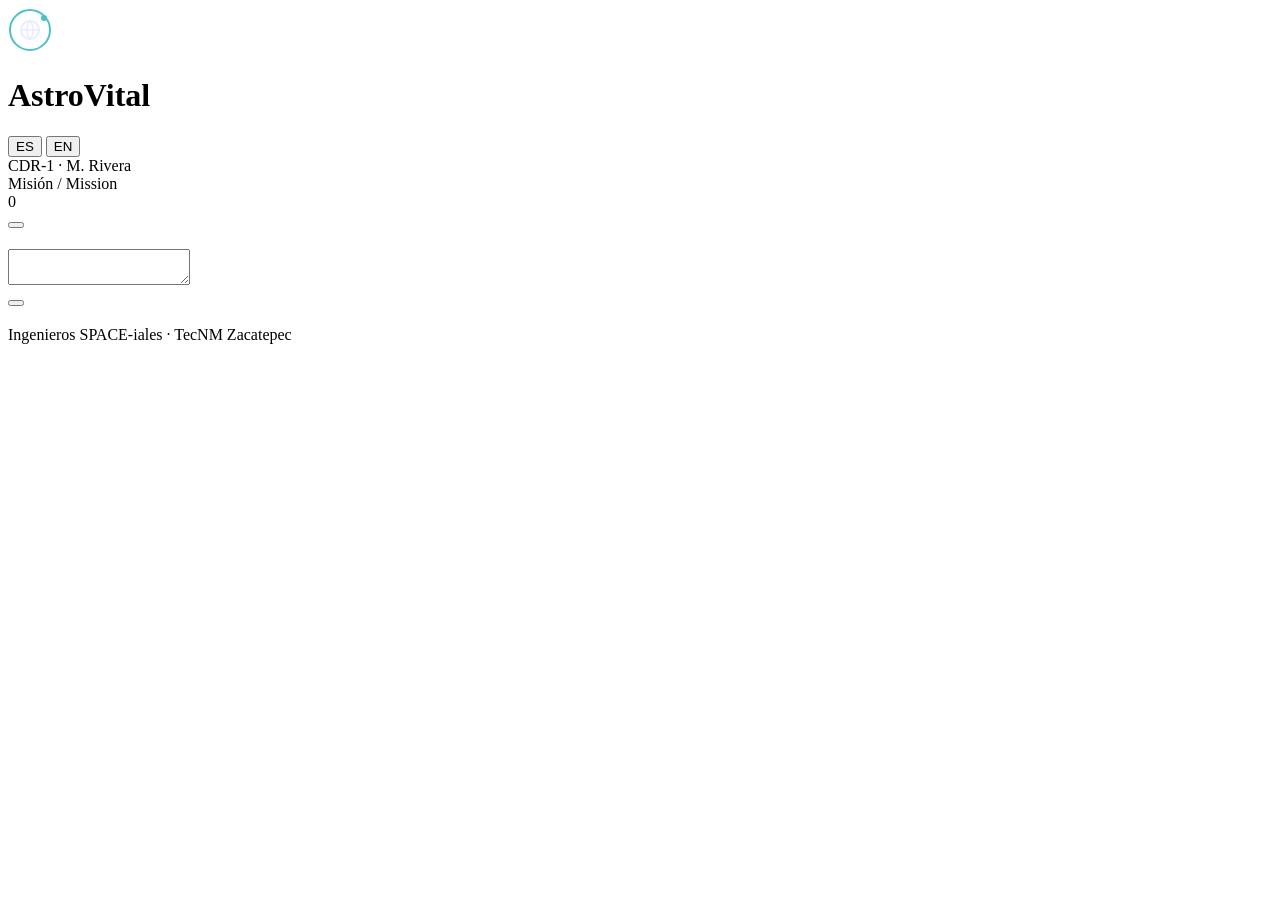
==== tierra.html @ 1509d59a "Add files via upload" ====
<!doctype html>
<html lang="es">
<head>
<meta charset="utf-8">
<meta name="viewport" content="width=device-width, initial-scale=1, viewport-fit=cover">
<title>AstroVital · Control Tierra</title>
<meta name="description" content="AstroVital: consola de cirujanos de vuelo en la Tierra.">
<link rel="preconnect" href="https://fonts.googleapis.com">
<link rel="preconnect" href="https://fonts.gstatic.com" crossorigin>
<link rel="stylesheet" href="https://fonts.googleapis.com/css2?family=Chakra+Petch:wght@500;600;700&family=IBM+Plex+Sans:wght@400;500;600&family=IBM+Plex+Mono:wght@400;500&display=swap">
<link rel="stylesheet" href="css/base.css">
<link rel="stylesheet" href="css/components.css">
<link rel="stylesheet" href="css/screens.css">
<script type="module" src="js/tierra.js"></script>
</head>
<body>
<div class="app">
  <header class="top">
    <div class="brand">
      <svg width="44" height="44" viewBox="0 0 44 44" aria-hidden="true">
        <circle cx="22" cy="22" r="20" fill="none" stroke="#4fc1c0" stroke-width="2"/>
        <circle cx="22" cy="22" r="9" fill="none" stroke="#e9ecff" stroke-width="2"/>
        <path d="M13 22h18M22 13c4 4 4 14 0 18M22 13c-4 4-4 14 0 18" fill="none" stroke="#e9ecff" stroke-width="1.5"/>
        <circle cx="36" cy="10" r="3" fill="#4fc1c0"/>
      </svg>
      <div>
        <h1>Astro<span>Vital</span></h1>
        <div class="sub" data-i18n="earthSub"></div>
      </div>
    </div>
    <div class="controls">
      <a class="btn small" href="index.html" target="_blank" rel="noopener" data-i18n="openShip" style="color:inherit;text-decoration:none"></a>
      <div class="seg" role="group" aria-label="Language" id="langSeg">
        <button type="button" data-lang="es">ES</button>
        <button type="button" data-lang="en">EN</button>
      </div>
    </div>
  </header>

  <section class="strip" aria-label="Link status">
    <div><span class="label" data-i18n="crew"></span><span class="v">CDR-1 · M. Rivera</span></div>
    <div><span class="label">Misión / Mission</span><span class="v" id="eMission"></span></div>
    <div><span class="label" data-i18n="delay"></span><span class="v" id="eDelay"></span></div>
    <div><span class="label" data-i18n="linkShip"></span><span class="linkstate" id="eLink" data-up="true"></span></div>
    <div><span class="label" data-i18n="inTransitToEarth"></span><span class="v" id="eTransit">0</span></div>
    <div><button type="button" class="btn small" id="eToggle"></button></div>
  </section>

  <main class="earth-grid">
    <div class="stack">
      <div class="card stack">
        <h2 data-i18n="reports"></h2>
        <ul class="msgs" id="reports"></ul>
      </div>
      <div class="card stack">
        <h3 data-i18n="inTransitToEarth"></h3>
        <ul class="msgs" id="pending"></ul>
      </div>
    </div>
    <div class="stack">
      <div class="card zd" id="detail"></div>
      <div class="card stack">
        <h2 data-i18n="reply"></h2>
        <div class="quick" id="quick"></div>
        <label class="label" for="replyText" data-i18n="reply"></label>
        <textarea class="reply" id="replyText"></textarea>
        <div class="row">
          <button type="button" class="btn primary" id="replyBtn" data-i18n="sendReply"></button>
          <span class="err" id="replyErr" role="alert"></span>
        </div>
      </div>
      <div class="card stack">
        <h3 data-i18n="sentToShip"></h3>
        <ul class="msgs" id="sentToShip"></ul>
      </div>
    </div>
  </main>

  <footer>
    <span data-i18n="footer"></span>
    <span>Ingenieros SPACE-iales · TecNM Zacatepec</span>
  </footer>
</div>
<div class="toast" id="toast" hidden></div>
</body>
</html>
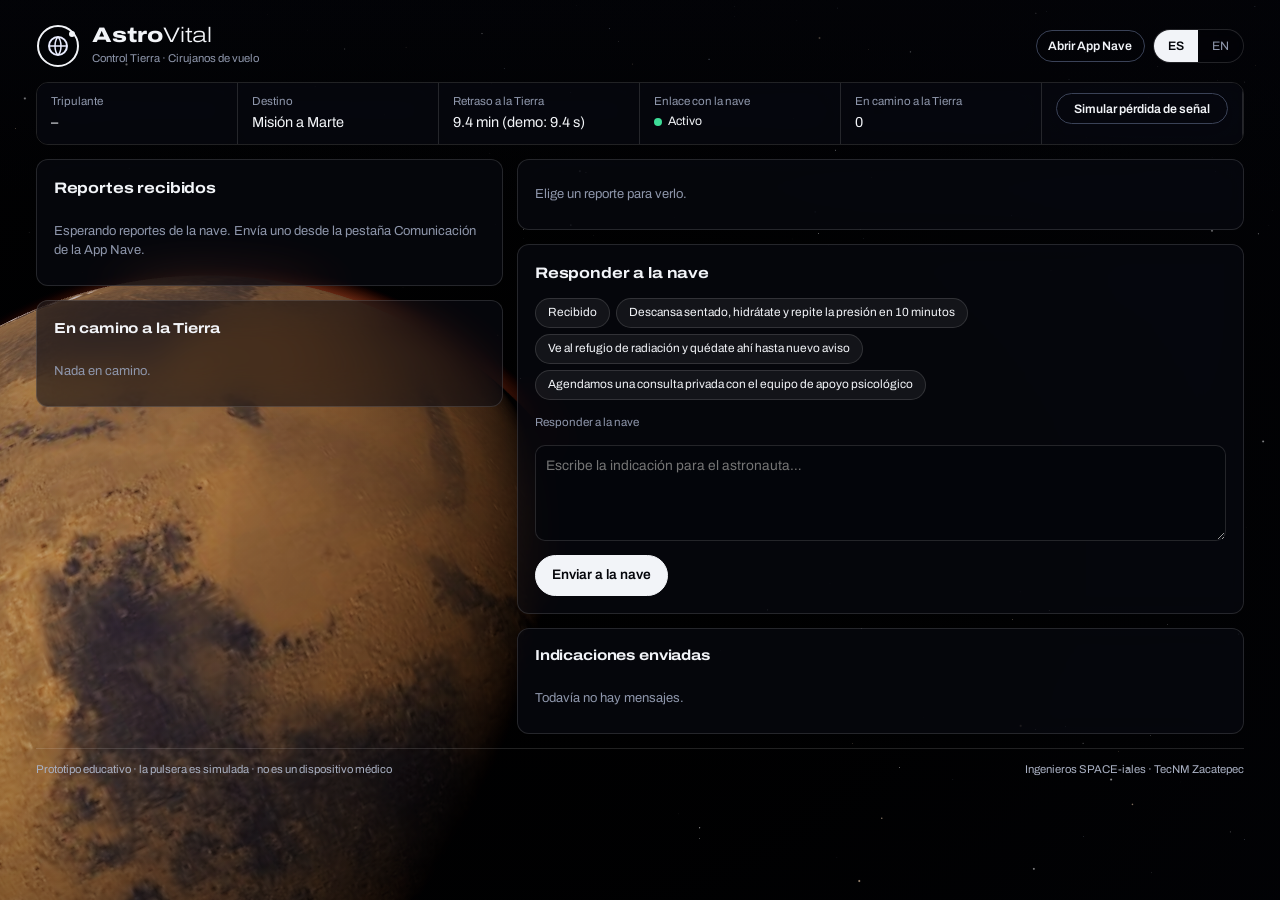
==== commit 7ea9e2c0: "Project conclusion, version 1.0" ====
--- a/tierra.html
+++ b/tierra.html
@@ -5,12 +5,13 @@
 <meta name="viewport" content="width=device-width, initial-scale=1, viewport-fit=cover">
 <title>AstroVital · Control Tierra</title>
 <meta name="description" content="AstroVital: consola de cirujanos de vuelo en la Tierra.">
-<link rel="preconnect" href="https://fonts.googleapis.com">
-<link rel="preconnect" href="https://fonts.gstatic.com" crossorigin>
-<link rel="stylesheet" href="https://fonts.googleapis.com/css2?family=Chakra+Petch:wght@500;600;700&family=IBM+Plex+Sans:wght@400;500;600&family=IBM+Plex+Mono:wght@400;500&display=swap">
+<link rel="icon" href="assets/logo.svg" type="image/svg+xml">
+<link rel="preload" href="assets/fonts/archivo-latin.woff2" as="font" type="font/woff2" crossorigin>
+<script type="importmap">{"imports":{"three":"./js/vendor/three.module.min.js"}}</script>
 <link rel="stylesheet" href="css/base.css">
 <link rel="stylesheet" href="css/components.css">
 <link rel="stylesheet" href="css/screens.css">
+<link rel="stylesheet" href="css/theme.css">
 <script type="module" src="js/tierra.js"></script>
 </head>
 <body>
@@ -18,10 +19,10 @@
   <header class="top">
     <div class="brand">
       <svg width="44" height="44" viewBox="0 0 44 44" aria-hidden="true">
-        <circle cx="22" cy="22" r="20" fill="none" stroke="#4fc1c0" stroke-width="2"/>
+        <circle cx="22" cy="22" r="20" fill="none" stroke="#F2F4F8" stroke-width="2"/>
         <circle cx="22" cy="22" r="9" fill="none" stroke="#e9ecff" stroke-width="2"/>
         <path d="M13 22h18M22 13c4 4 4 14 0 18M22 13c-4 4-4 14 0 18" fill="none" stroke="#e9ecff" stroke-width="1.5"/>
-        <circle cx="36" cy="10" r="3" fill="#4fc1c0"/>
+        <circle cx="36" cy="10" r="3" fill="#F2F4F8"/>
       </svg>
       <div>
         <h1>Astro<span>Vital</span></h1>
@@ -38,8 +39,8 @@
   </header>
 
   <section class="strip" aria-label="Link status">
-    <div><span class="label" data-i18n="crew"></span><span class="v">CDR-1 · M. Rivera</span></div>
-    <div><span class="label">Misión / Mission</span><span class="v" id="eMission"></span></div>
+    <div><span class="label" data-i18n="crew"></span><span class="v" id="eCrew">–</span></div>
+    <div><span class="label" data-i18n="bound"></span><span class="v" id="eMission"></span></div>
     <div><span class="label" data-i18n="delay"></span><span class="v" id="eDelay"></span></div>
     <div><span class="label" data-i18n="linkShip"></span><span class="linkstate" id="eLink" data-up="true"></span></div>
     <div><span class="label" data-i18n="inTransitToEarth"></span><span class="v" id="eTransit">0</span></div>
--- a/css/base.css
+++ b/css/base.css
@@ -0,0 +1,51 @@
+/* AstroVital · base: color tokens, typography, page */
+
+/* The typeface travels with the app (no internet needed): Archivo, SIL Open Font License, see assets/fonts. */
+@font-face{font-family:"Archivo";src:url("../assets/fonts/archivo-latin.woff2") format("woff2");font-weight:100 900;font-stretch:62% 125%;font-style:normal;font-display:swap}
+
+/* Look: deep space. The interface is black and starlight white; color is reserved for health
+   (green, yellow, red). The one loud element is the floating astronaut over the planet of the mission. */
+:root{
+  color-scheme: dark;
+  --bg:#04050A;
+  --panel:#0C0F17;
+  --panel2:#141824;
+  --line:#242A3A;
+  --fg:#F2F4F8;
+  --muted:#8E96AB;
+  --accent:#F2F4F8;
+  --accent-ink:#05060B;
+  --ok:#3DDC97;
+  --warn:#F7B93E;
+  --bad:#FF4D5E;
+  --ok-bg:rgba(61,220,151,.12);
+  --warn-bg:rgba(247,185,62,.13);
+  --bad-bg:rgba(255,77,94,.14);
+  --f-display:"Archivo", "Segoe UI", system-ui, sans-serif;
+  --f-body:"Archivo", "Segoe UI", system-ui, sans-serif;
+  --f-mono:"Archivo", "Segoe UI", system-ui, sans-serif;      /* numbers: same family, tabular figures */
+  --f-code:ui-monospace, "Cascadia Mono", Consolas, Menlo, monospace;   /* only the plain-text report */
+  --ease-out:cubic-bezier(0.23, 1, 0.32, 1);
+  --ease-in-out:cubic-bezier(0.77, 0, 0.175, 1);
+  --ease-drawer:cubic-bezier(0.32, 0.72, 0, 1);
+}
+*{box-sizing:border-box}
+[hidden]{display:none!important}
+html,body{background:var(--bg);color:var(--fg)}
+body{font-family:var(--f-body);font-size:.95rem;line-height:1.5;
+  padding-left:max(16px, env(safe-area-inset-left, 0px));
+  padding-right:max(16px, env(safe-area-inset-right, 0px));
+  padding-block:16px 32px;
+  font-variant-numeric:tabular-nums;
+}
+.app{max-width:1240px;margin:0 auto;display:flex;flex-direction:column;gap:14px}
+h1,h2,h3{font-family:var(--f-display);font-stretch:118%;font-weight:700;text-wrap:balance;margin:0;letter-spacing:-.01em}
+h2{font-size:1.15rem}
+h3{font-size:1rem}
+p{margin:0}
+button,input,select{font:inherit;color:inherit}
+button{cursor:pointer}
+:focus-visible{outline:2px solid var(--accent);outline-offset:2px}
+.mono{font-family:var(--f-mono);font-variant-numeric:tabular-nums}
+.label{font-size:.8rem;color:var(--muted)}
+
--- a/css/components.css
+++ b/css/components.css
@@ -0,0 +1,53 @@
+/* AstroVital · shared components */
+/* top bar */
+.top{display:flex;flex-wrap:wrap;align-items:center;justify-content:space-between;gap:12px}
+.brand{display:flex;align-items:center;gap:12px;min-width:0}
+.brand svg{flex:none}
+.brand h1{font-size:1.6rem;line-height:1}
+.brand h1 span{color:var(--accent)}
+.brand .sub{font-size:.78rem;color:var(--muted);margin-top:4px}
+.controls{display:flex;flex-wrap:wrap;gap:8px;align-items:center}
+.seg{display:inline-flex;border:1px solid var(--line);border-radius:10px;overflow:hidden;background:var(--panel)}
+.seg button{background:none;border:0;padding:7px 12px;font-size:.85rem;color:var(--muted);white-space:nowrap}
+.seg button[aria-pressed="true"]{background:var(--accent);color:var(--accent-ink);font-weight:600}
+
+/* status strip */
+.strip{display:grid;grid-template-columns:repeat(auto-fit,minmax(150px,1fr));gap:1px;background:var(--line);border:1px solid var(--line);border-radius:12px;overflow:hidden}
+.strip > div{background:var(--panel);padding:10px 14px;display:flex;flex-direction:column;gap:2px;min-width:0}
+.strip .v{font-family:var(--f-mono);font-size:1rem;font-variant-numeric:tabular-nums}
+.strip select{background:var(--panel2);border:1px solid var(--line);border-radius:8px;padding:4px 6px;font-size:.85rem;max-width:100%}
+.sim{display:inline-flex;align-items:center;gap:6px;font-size:.78rem;color:var(--warn)}
+.sim::before{content:"";width:7px;height:7px;border-radius:50%;background:var(--warn)}
+
+/* tabs */
+.tabs{display:flex;gap:4px;overflow-x:auto;border-bottom:1px solid var(--line);scrollbar-width:thin}
+.tabs button{background:none;border:0;border-bottom:2px solid transparent;padding:10px 14px;color:var(--muted);font-family:var(--f-display);font-weight:600;font-size:.95rem;white-space:nowrap}
+.tabs button[aria-selected="true"]{color:var(--fg);border-bottom-color:var(--accent)}
+
+/* cards */
+.card{background:var(--panel);border:1px solid var(--line);border-radius:14px;padding:16px;min-width:0}
+.grid2{display:grid;grid-template-columns:minmax(0,1.05fr) minmax(0,1fr);gap:14px}
+@media (max-width:880px){.grid2{grid-template-columns:minmax(0,1fr)}}
+
+/* triage */
+.triage{display:flex;gap:16px;align-items:flex-start;border-radius:14px;padding:16px 18px;border:1px solid var(--line);background:var(--panel)}
+.triage[data-l="0"]{border-color:var(--ok);background:linear-gradient(90deg,var(--ok-bg),var(--panel) 60%)}
+.triage[data-l="1"]{border-color:var(--warn);background:linear-gradient(90deg,var(--warn-bg),var(--panel) 60%)}
+.triage[data-l="2"]{border-color:var(--bad);background:linear-gradient(90deg,var(--bad-bg),var(--panel) 60%)}
+.lamp{flex:none;width:46px;height:46px;border-radius:50%;display:grid;place-items:center;font-family:var(--f-display);font-weight:700;color:var(--bg)}
+.lamp[data-l="0"]{background:var(--ok)}
+.lamp[data-l="1"]{background:var(--warn)}
+.lamp[data-l="2"]{background:var(--bad);animation:pulse 1.6s ease-in-out infinite}
+@keyframes pulse{50%{box-shadow:0 0 0 10px rgba(255,92,108,0)}0%{box-shadow:0 0 0 0 rgba(255,92,108,.55)}}
+.triage h2{font-size:1.25rem}
+.triage .body{display:flex;flex-direction:column;gap:6px;min-width:0}
+.triage .delay{font-size:.88rem;color:var(--muted)}
+.triage ol{margin:4px 0 0;padding-left:20px;display:flex;flex-direction:column;gap:2px}
+
+/* status pills */
+.pill{display:inline-flex;align-items:center;gap:6px;padding:2px 10px;border-radius:999px;font-size:.78rem;font-weight:600;white-space:nowrap}
+.pill::before{content:"";width:7px;height:7px;border-radius:50%;background:currentColor}
+.pill[data-l="0"]{color:var(--ok);background:var(--ok-bg)}
+.pill[data-l="1"]{color:var(--warn);background:var(--warn-bg)}
+.pill[data-l="2"]{color:var(--bad);background:var(--bad-bg)}
+
--- a/css/screens.css
+++ b/css/screens.css
@@ -0,0 +1,361 @@
+/* AstroVital · screens */
+/* body map */
+.bodymap svg{width:100%;height:auto;display:block;max-width:100%}
+.fig{fill:var(--panel2);stroke:var(--line);stroke-width:2}
+.visor{fill:#0a0d1f;stroke:var(--line);stroke-width:2}
+.hot{cursor:pointer}
+.hot .dot{stroke:var(--bg);stroke-width:3}
+.hot .ring{fill:none;stroke-width:2;opacity:0}
+.hot.sel .ring{opacity:1}
+.hot .lead{stroke-width:1.5;stroke-dasharray:3 3}
+.hot text{font-family:var(--f-display);font-size:15px;font-weight:600;fill:var(--fg)}
+.hot:hover text,.hot.sel text{fill:var(--accent)}
+.hot:focus{outline:none}
+.hot:focus-visible .ring{opacity:1}
+.aura{fill:none;stroke-width:2;stroke-dasharray:6 7}
+.zone-chips{display:flex;flex-wrap:wrap;gap:6px;margin-top:10px}
+.zone-chips button{display:inline-flex;align-items:center;gap:6px;background:var(--panel2);border:1px solid var(--line);border-radius:999px;padding:4px 10px;font-size:.8rem}
+.zone-chips button[aria-pressed="true"]{border-color:var(--accent)}
+.zone-chips i{width:8px;height:8px;border-radius:50%;display:inline-block}
+
+/* zone detail */
+.zd{display:flex;flex-direction:column;gap:14px}
+.zd-head{display:flex;justify-content:space-between;gap:10px;align-items:flex-start;flex-wrap:wrap}
+.vals{display:grid;grid-template-columns:repeat(auto-fit,minmax(130px,1fr));gap:8px}
+.val{background:var(--panel2);border-radius:10px;padding:10px 12px;border-left:3px solid var(--line);min-width:0}
+.val[data-l="0"]{border-left-color:var(--ok)}
+.val[data-l="1"]{border-left-color:var(--warn)}
+.val[data-l="2"]{border-left-color:var(--bad)}
+.val .n{font-family:var(--f-mono);font-size:1.25rem;font-variant-numeric:tabular-nums}
+.val .u{font-size:.75rem;color:var(--muted);margin-left:3px}
+.val .r{font-size:.72rem;color:var(--muted)}
+.findings{list-style:none;margin:0;padding:0;display:flex;flex-direction:column;gap:6px}
+.findings li{display:flex;gap:8px;align-items:flex-start;font-size:.92rem}
+.findings li b{flex:none;width:8px;height:8px;border-radius:50%;margin-top:7px}
+.do{background:var(--panel2);border-radius:10px;padding:12px 14px}
+.do ul{margin:6px 0 0;padding-left:18px;display:flex;flex-direction:column;gap:3px}
+.meta{display:flex;flex-wrap:wrap;gap:6px}
+.tag{font-size:.75rem;border:1px solid var(--line);border-radius:6px;padding:2px 8px;color:var(--muted)}
+.tag.hz{color:var(--accent);border-color:rgba(242,244,248,.4)}
+.why{color:var(--muted);font-size:.92rem}
+
+/* check-in */
+form.ci{display:flex;flex-direction:column;gap:16px}
+.fgrid{display:grid;grid-template-columns:repeat(auto-fit,minmax(170px,1fr));gap:12px}
+.field{display:flex;flex-direction:column;gap:4px;min-width:0}
+.field label{font-size:.82rem;color:var(--muted)}
+.field input{background:var(--panel2);border:1px solid var(--line);border-radius:8px;padding:9px 10px;font-family:var(--f-mono);font-size:1rem;width:100%}
+.field .hint{font-size:.72rem;color:var(--muted)}
+.moods{display:flex;gap:6px;flex-wrap:wrap}
+.moods button{background:var(--panel2);border:1px solid var(--line);border-radius:10px;padding:6px 10px;font-size:1.3rem;line-height:1}
+.moods button[aria-pressed="true"]{border-color:var(--accent);background:rgba(242,244,248,.18)}
+.checks{display:flex;flex-wrap:wrap;gap:8px}
+.checks label{display:inline-flex;align-items:center;gap:6px;background:var(--panel2);border:1px solid var(--line);border-radius:8px;padding:6px 10px;font-size:.88rem;cursor:pointer}
+.row{display:flex;flex-wrap:wrap;gap:10px;align-items:center}
+.btn{border-radius:10px;padding:10px 16px;font-weight:600;border:1px solid var(--line);background:var(--panel2)}
+.btn.primary{background:var(--accent);color:var(--accent-ink);border-color:var(--accent)}
+.btn.small{padding:6px 12px;font-size:.85rem}
+.err{color:var(--bad);font-size:.85rem}
+
+/* trends */
+.spark-grid{display:grid;grid-template-columns:repeat(auto-fit,minmax(170px,1fr));gap:10px}
+.spark{background:var(--panel2);border:1px solid var(--line);border-radius:12px;padding:10px 12px;text-align:left;display:flex;flex-direction:column;gap:4px;min-width:0}
+.spark[aria-pressed="true"]{border-color:var(--accent)}
+.spark .top2{display:flex;justify-content:space-between;align-items:baseline;gap:6px}
+.spark .n{font-family:var(--f-mono);font-size:1.1rem}
+.spark svg{width:100%;height:38px;display:block}
+.spark .tr{font-size:.75rem;color:var(--muted)}
+.chartwrap{overflow-x:auto}
+.chartwrap svg{width:100%;min-width:520px;height:auto;display:block}
+.alerts{list-style:none;padding:0;margin:0;display:flex;flex-direction:column;gap:8px}
+.alerts li{background:var(--panel2);border-radius:10px;padding:10px 12px;border-left:3px solid var(--warn);font-size:.92rem}
+.alerts li[data-l="2"]{border-left-color:var(--bad)}
+
+/* missions */
+.stats{display:grid;grid-template-columns:repeat(auto-fit,minmax(150px,1fr));gap:10px}
+.stat{background:var(--panel2);border-radius:12px;padding:12px 14px}
+.stat .n{font-family:var(--f-display);font-size:1.8rem;font-weight:700;color:var(--accent)}
+.tasks{list-style:none;padding:0;margin:0;display:flex;flex-direction:column;gap:8px}
+.tasks li{display:flex;gap:12px;align-items:center;background:var(--panel2);border-radius:10px;padding:10px 12px}
+.tasks .chk{flex:none;width:26px;height:26px;border-radius:7px;border:2px solid var(--line);display:grid;place-items:center;background:none;color:var(--accent-ink);font-weight:700}
+.tasks .chk[aria-pressed="true"]{background:var(--accent);border-color:var(--accent)}
+.tasks .auto{font-size:.72rem;color:var(--muted)}
+.tasks .pts{margin-left:auto;font-family:var(--f-mono);color:var(--accent);font-size:.85rem;white-space:nowrap}
+.tasks .txt{min-width:0}
+.badges{display:grid;grid-template-columns:repeat(auto-fit,minmax(150px,1fr));gap:10px}
+.badge{border:1px solid var(--line);border-radius:12px;padding:12px;display:flex;flex-direction:column;gap:4px;opacity:.45}
+.badge.on{opacity:1;border-color:var(--accent);background:rgba(242,244,248,.08)}
+.badge .ic{font-family:var(--f-display);font-weight:700;font-size:1.1rem;color:var(--accent)}
+
+/* report */
+pre.report{background:var(--panel2);border:1px solid var(--line);border-radius:12px;padding:14px;white-space:pre-wrap;word-break:break-word;font-family:var(--f-mono);font-size:.85rem;line-height:1.55;margin:0;max-height:560px;overflow:auto}
+
+/* science */
+.hz-grid{display:grid;grid-template-columns:repeat(auto-fit,minmax(200px,1fr));gap:10px}
+.hz{background:var(--panel2);border-radius:12px;padding:12px 14px;display:flex;flex-direction:column;gap:6px}
+.hz h3{color:var(--accent)}
+.refs{margin:0;padding-left:20px;display:flex;flex-direction:column;gap:6px;font-size:.9rem}
+.refs a{color:var(--accent)}
+.facts{display:grid;grid-template-columns:repeat(auto-fit,minmax(220px,1fr));gap:10px}
+.fact{border:1px solid var(--line);border-radius:12px;padding:12px 14px}
+.fact .n{font-family:var(--f-display);font-size:1.5rem;font-weight:700;color:var(--accent)}
+
+.stack{display:flex;flex-direction:column;gap:14px}
+.note{font-size:.8rem;color:var(--muted)}
+footer{font-size:.78rem;color:var(--muted);border-top:1px solid var(--line);padding-top:12px;display:flex;flex-wrap:wrap;justify-content:space-between;gap:8px}
+.toast{position:fixed;left:50%;transform:translateX(-50%);bottom:calc(84px + env(safe-area-inset-bottom, 0px));background:var(--accent);color:var(--accent-ink);font-weight:600;padding:10px 18px;border-radius:10px;box-shadow:0 8px 30px rgba(0,0,0,.4);z-index:20}
+@media (prefers-reduced-motion: reduce){.lamp[data-l="2"]{animation:none}}
+@media (max-width:520px){.brand h1{font-size:1.35rem}.triage{flex-direction:column}}
+
+/* ---------- link (ship <-> Earth) ---------- */
+.linkstate{display:inline-flex;align-items:center;gap:6px;font-size:.85rem}
+.linkstate::before{content:"";width:8px;height:8px;border-radius:50%;background:var(--ok)}
+.linkstate[data-up="false"]::before{background:var(--bad)}
+.linkstate[data-up="false"]{color:var(--bad)}
+.msgs{list-style:none;margin:0;padding:0;display:flex;flex-direction:column;gap:8px}
+.msg{background:var(--panel2);border:1px solid var(--line);border-radius:10px;padding:10px 12px;display:flex;flex-direction:column;gap:4px;min-width:0;text-align:left;width:100%}
+.msg .mh{display:flex;justify-content:space-between;gap:8px;align-items:center;flex-wrap:wrap}
+.msg .mb{font-size:.9rem;white-space:pre-wrap;word-break:break-word}
+.msg[data-new="true"]{border-color:var(--accent)}
+.msg[aria-pressed="true"]{border-color:var(--accent);background:rgba(242,244,248,.10)}
+.st{font-size:.72rem;font-weight:600;text-transform:uppercase;letter-spacing:.06em;padding:2px 8px;border-radius:6px;white-space:nowrap}
+.st[data-s="queued"]{color:var(--bad);background:var(--bad-bg)}
+.st[data-s="inTransit"]{color:var(--warn);background:var(--warn-bg)}
+.st[data-s="delivered"]{color:var(--ok);background:var(--ok-bg)}
+.st[data-s="read"]{color:var(--muted);background:var(--panel)}
+.count{font-family:var(--f-mono);font-variant-numeric:tabular-nums;color:var(--warn)}
+.bar{height:4px;border-radius:2px;background:var(--line);overflow:hidden}
+.bar i{display:block;height:100%;background:var(--warn)}
+.tabs .badge-n{display:inline-grid;place-items:center;min-width:18px;height:18px;border-radius:9px;background:var(--bad);color:#fff;font-size:.7rem;margin-left:6px;padding:0 5px;font-family:var(--f-body)}
+.earth-grid{display:grid;grid-template-columns:minmax(0,.9fr) minmax(0,1.4fr);gap:14px}
+@media (max-width:880px){.earth-grid{grid-template-columns:minmax(0,1fr)}}
+.quick{display:flex;flex-wrap:wrap;gap:6px}
+.quick button{background:var(--panel2);border:1px solid var(--line);border-radius:999px;padding:5px 12px;font-size:.82rem}
+textarea.reply{width:100%;min-height:96px;background:var(--panel2);border:1px solid var(--line);border-radius:10px;padding:10px;font:inherit;color:var(--fg);resize:vertical}
+.empty{color:var(--muted);font-size:.9rem;padding:8px 0}
+.zlist{display:grid;grid-template-columns:repeat(auto-fit,minmax(150px,1fr));gap:6px}
+.zlist span{display:flex;align-items:center;gap:6px;font-size:.85rem;background:var(--panel2);border-radius:8px;padding:6px 10px}
+.zlist i{width:8px;height:8px;border-radius:50%;flex:none}
+
+/* ---------- crew ---------- */
+.strip select#crewSel{background:var(--panel2);border:1px solid var(--line);border-radius:8px;padding:4px 6px;font-size:.85rem;max-width:100%;font-family:var(--f-mono)}
+select.field-select{background:var(--panel2);border:1px solid var(--line);border-radius:8px;padding:9px 10px;font-size:.95rem;width:100%}
+
+/* ---------- Today (home) · mission-control look ---------- */
+.top .crewpick{display:flex;flex-direction:column;gap:2px}
+.top .crewpick select{background:var(--panel);border:1px solid var(--line);border-radius:10px;padding:6px 8px;font-family:var(--f-mono);font-size:.85rem;max-width:220px}
+.telemetry{display:flex;flex-wrap:wrap;align-items:center;gap:6px 18px;padding:8px 2px;border-top:1px solid var(--line);border-bottom:1px solid var(--line);font-family:var(--f-mono);font-size:.8rem;color:var(--fg);font-variant-numeric:tabular-nums}
+.telemetry .tl{color:var(--muted);text-transform:uppercase;letter-spacing:.08em;font-size:.7rem}
+.telemetry .link{display:inline-flex;align-items:center;gap:6px;text-transform:uppercase;letter-spacing:.08em;font-size:.72rem;color:var(--ok)}
+.telemetry .link::before{content:"";width:8px;height:8px;border-radius:50%;background:currentColor;box-shadow:0 0 8px currentColor}
+.telemetry .link[data-up="false"]{color:var(--bad)}
+.telemetry .sim{margin-left:auto}
+
+.hero{position:relative;display:grid;grid-template-columns:auto minmax(0,1fr);gap:28px;align-items:center;padding:26px 28px;border-radius:16px;border:1px solid var(--line);
+  background:
+    linear-gradient(rgba(242,244,248,.05) 1px, transparent 1px) 0 0/100% 28px,
+    linear-gradient(90deg, rgba(242,244,248,.05) 1px, transparent 1px) 0 0/28px 100%,
+    var(--panel)}
+.hero[data-l="0"]{border-color:rgba(62,207,142,.55)}
+.hero[data-l="1"]{border-color:rgba(245,184,61,.6)}
+.hero[data-l="2"]{border-color:rgba(255,92,108,.7);box-shadow:0 0 0 1px rgba(255,92,108,.25), 0 0 40px rgba(255,92,108,.12)}
+.hero[data-l="none"]{grid-template-columns:minmax(0,1fr)}
+.hud{position:absolute;width:14px;height:14px;border-color:var(--accent);border-style:solid;opacity:.8}
+.hud.tl{top:8px;left:8px;border-width:2px 0 0 2px}.hud.tr{top:8px;right:8px;border-width:2px 2px 0 0}
+.hud.bl{bottom:8px;left:8px;border-width:0 0 2px 2px}.hud.br{bottom:8px;right:8px;border-width:0 2px 2px 0}
+.ring{width:180px;height:180px;display:block;max-width:100%}
+.ring-word{font-family:var(--f-display);font-weight:700;font-size:20px;letter-spacing:.06em}
+.ring-sub{font-family:var(--f-mono);font-size:11px;fill:var(--muted)}
+.hero-body{display:flex;flex-direction:column;gap:10px;min-width:0}
+.hero-title{font-size:clamp(1.6rem,3.2vw,2.3rem);line-height:1.1}
+.hero-sub{color:var(--muted);max-width:60ch}
+.hero-reason{display:flex;gap:8px;align-items:flex-start;font-size:.95rem;max-width:65ch}
+.hero-reason b{flex:none;width:8px;height:8px;border-radius:50%;margin-top:7px}
+.hero-steps{margin:0;padding-left:20px;display:flex;flex-direction:column;gap:3px}
+@media (max-width:640px){.hero{grid-template-columns:minmax(0,1fr);justify-items:center;text-align:left;padding:22px 18px}.hero-body{width:100%}}
+
+.home-grid{display:grid;grid-template-columns:minmax(0,1fr) minmax(0,1.3fr);gap:14px}
+@media (max-width:880px){.home-grid{grid-template-columns:minmax(0,1fr)}}
+.plan{list-style:none;margin:0;padding:0;display:flex;flex-direction:column;gap:8px}
+.plan li{display:flex;align-items:center;gap:12px;background:var(--panel2);border-radius:10px;padding:10px 12px;min-height:48px}
+.plan .tick{flex:none;width:24px;height:24px;border-radius:7px;border:2px solid var(--line);display:grid;place-items:center;font-weight:700;color:var(--accent-ink)}
+.plan li[data-done="true"] .tick{background:var(--ok);border-color:var(--ok)}
+.plan li[data-done="true"] .ptxt{color:var(--muted)}
+.plan .ptxt{min-width:0;flex:1}
+.plan .pstate{font-size:.72rem;text-transform:uppercase;letter-spacing:.08em;color:var(--muted)}
+.ztiles{display:grid;grid-template-columns:repeat(auto-fill,minmax(150px,1fr));gap:8px}
+.ztile{display:flex;flex-direction:column;gap:4px;text-align:left;background:var(--panel2);border:1px solid var(--line);border-left-width:3px;border-radius:10px;padding:10px 12px;min-width:0}
+.ztile[data-l="0"]{border-left-color:var(--ok)}
+.ztile[data-l="1"]{border-left-color:var(--warn);background:linear-gradient(90deg,var(--warn-bg),var(--panel2) 70%)}
+.ztile[data-l="2"]{border-left-color:var(--bad);background:linear-gradient(90deg,var(--bad-bg),var(--panel2) 70%)}
+.ztile:hover{border-color:var(--accent)}
+.ztile .zname{display:flex;align-items:center;gap:6px;font-size:.85rem;font-weight:600}
+.ztile .zname i{width:8px;height:8px;border-radius:50%;flex:none}
+.ztile .zval{font-family:var(--f-mono);font-size:.82rem;color:var(--muted);font-variant-numeric:tabular-nums}
+@media (prefers-reduced-motion: no-preference){.hero[data-l="2"] .ring-core{animation:ringpulse 1.6s ease-in-out infinite}}
+@keyframes ringpulse{50%{opacity:.55}}
+
+/* ---------- Check-up (3 steps) ---------- */
+.step-head{display:flex;gap:12px;align-items:flex-start}
+.step-head > div{flex:1;min-width:0;display:flex;flex-direction:column;gap:2px}
+.step-n{flex:none;width:30px;height:30px;border-radius:50%;display:grid;place-items:center;font-family:var(--f-display);font-weight:700;background:rgba(242,244,248,.15);color:var(--accent);border:1px solid rgba(242,244,248,.5)}
+.src-tag{flex:none;font-size:.7rem;font-weight:600;text-transform:uppercase;letter-spacing:.07em;padding:3px 8px;border-radius:6px;white-space:nowrap}
+.src-tag.small{font-size:.62rem;padding:2px 6px}
+.src-tag[data-src="camera"],.src-tag[data-src="self"]{color:var(--ok);background:var(--ok-bg)}
+.src-tag[data-src="sim"]{color:var(--warn);background:var(--warn-bg)}
+.src-tag[data-src="manual"]{color:var(--accent);background:rgba(242,244,248,.12)}
+.cam-wrap{position:relative;width:100%;max-width:420px;aspect-ratio:4/3;border-radius:14px;overflow:hidden;background:#000;border:1px solid var(--line)}
+.cam-wrap video{width:100%;height:100%;object-fit:cover;transform:scaleX(-1);display:block}
+.cam-oval{position:absolute;left:50%;top:44%;width:42%;height:66%;transform:translate(-50%,-50%);border:2px dashed rgba(242,244,248,.9);border-radius:50%;box-shadow:0 0 0 2000px rgba(4,5,10,.45)}
+.cam-hud{position:absolute;left:10px;right:10px;bottom:10px;font-family:var(--f-mono);font-size:.75rem;color:var(--fg);background:rgba(4,5,10,.75);border-radius:8px;padding:6px 8px;line-height:1.45}
+#camBar{max-width:420px;height:6px}
+#camBar i{background:var(--accent);transition:width .4s linear}
+.cam-result{display:flex;gap:16px;align-items:center;flex-wrap:wrap;background:var(--panel2);border-radius:12px;padding:12px 14px}
+.cam-bpm .n{font-family:var(--f-display);font-size:2.4rem;font-weight:700;color:var(--accent)}
+.cam-bpm .u{color:var(--muted);margin-left:4px}
+.q{font-weight:600;font-size:.88rem}
+.q[data-q="good"]{color:var(--ok)}.q[data-q="fair"]{color:var(--warn)}.q[data-q="poor"]{color:var(--bad)}
+.wear-grid{display:grid;grid-template-columns:repeat(4,1fr);gap:8px}
+.wear{background:var(--panel2);border-radius:10px;padding:10px 12px;display:flex;flex-direction:column;gap:4px;min-width:0}
+.wear-top{display:flex;justify-content:space-between;gap:6px;align-items:flex-start}
+.wear-val .n{font-family:var(--f-mono);font-size:1.3rem}
+.wear-val .u{font-size:.75rem;color:var(--muted);margin-left:4px}
+.wear-val input{width:100px;background:var(--bg);border:1px solid var(--line);border-radius:8px;padding:6px 8px;font-family:var(--f-mono);font-size:1rem}
+details.help{font-size:.8rem;color:var(--muted)}
+details.help summary{cursor:pointer;color:var(--accent);width:fit-content}
+details.help p{margin-top:4px;max-width:60ch}
+#sleepUnknown[aria-pressed="true"]{border-color:var(--accent);background:rgba(242,244,248,.18)}
+#f-sleep:disabled{opacity:.4}
+.checks input,.moods input{width:auto}
+.checks label{flex-direction:row}
+.btn{white-space:nowrap}
+
+/* ---------- Who / reaction test / scales / PSS-4 ---------- */
+.whoami{display:flex;align-items:center;gap:12px;flex-wrap:wrap;padding:12px 16px;border-radius:12px;border:1px solid rgba(242,244,248,.55);background:rgba(242,244,248,.08)}
+.whoami .who-text{display:flex;flex-direction:column;gap:2px;flex:1;min-width:0}
+.whoami strong{font-family:var(--f-display);font-size:1.15rem}
+.who-dot{width:10px;height:10px;border-radius:50%;background:var(--accent);box-shadow:0 0 10px var(--accent);flex:none}
+.pvt-box{position:relative;min-height:200px;border-radius:14px;border:2px dashed var(--line);background:var(--panel2);display:grid;place-items:center;text-align:center;padding:24px;user-select:none;-webkit-user-select:none;touch-action:manipulation;cursor:pointer}
+.pvt-box[data-state="wait"],.pvt-box[data-state="response"],.pvt-box[data-state="falsestart"]{border-style:solid;border-color:var(--accent)}
+.pvt-box[data-state="stimulus"]{border-style:solid;border-color:var(--bad);background:rgba(255,92,108,.08)}
+.pvt-msg{max-width:52ch;color:var(--muted)}
+.pvt-msg.warn{color:var(--warn);font-weight:600}
+.pvt-counter{font-family:var(--f-mono);font-size:clamp(2.6rem,7vw,4rem);font-weight:500;color:var(--bad);font-variant-numeric:tabular-nums}
+.pvt-counter.done{color:var(--ok)}
+.pvt-counter.done[data-lapse="true"]{color:var(--warn)}
+.pvt-left{position:absolute;top:10px;right:14px;font-family:var(--f-mono);font-size:.78rem;color:var(--muted)}
+#pvtBar{height:6px}
+#pvtBar i{background:var(--accent)}
+.pvt-len{display:flex;flex-direction:column;gap:2px}
+.pvt-len select{padding:7px 8px}
+.pvt-result{background:var(--panel2);border-radius:12px;padding:12px 14px;display:flex;flex-direction:column;gap:8px}
+.pvt-stats{display:grid;grid-template-columns:repeat(auto-fit,minmax(120px,1fr));gap:10px}
+.pvt-stats > div{display:flex;flex-direction:column;gap:2px}
+.pvt-stats .n{font-family:var(--f-display);font-size:1.6rem;font-weight:700;color:var(--accent)}
+.pvt-stats small{font-size:.8rem;color:var(--muted)}
+.vas-grid{display:grid;grid-template-columns:repeat(auto-fit,minmax(240px,1fr));gap:16px}
+.vas input[type=range]{width:100%;accent-color:var(--accent);padding:0;background:none;border:0}
+.vas input[data-touched="false"]{opacity:.55}
+.vas-ends{display:flex;justify-content:space-between;align-items:center;font-size:.75rem;color:var(--muted)}
+.vas-ends output{font-family:var(--f-mono);font-size:1rem;color:var(--fg)}
+.pss{display:flex;flex-direction:column;gap:8px}
+.pss-q{background:var(--panel2);border-radius:12px;padding:12px 14px}
+.pss-q summary{cursor:pointer;display:flex;flex-wrap:wrap;gap:6px;align-items:baseline}
+.pss-item{border:0;margin:10px 0 0;padding:0}
+.pss-item legend{font-size:.9rem;margin-bottom:6px;padding:0}
+.pss-opts{display:flex;flex-wrap:wrap;gap:6px}
+.pss-opts label{display:inline-flex;align-items:center;gap:6px;background:var(--bg);border:1px solid var(--line);border-radius:8px;padding:5px 10px;font-size:.85rem;cursor:pointer}
+.pss-opts input{width:auto}
+.pss-done{background:var(--panel2);border-radius:12px;padding:10px 14px}
+
+/* ---------- Check-up log / your data ---------- */
+.log-row .dot,.dot{width:9px;height:9px;border-radius:50%;display:inline-block}
+.data-actions{display:flex;flex-direction:column;gap:8px}
+.data-act{display:flex;justify-content:space-between;align-items:center;gap:12px;flex-wrap:wrap;background:var(--panel2);border-radius:10px;padding:10px 12px}
+.data-act > div{flex:1;min-width:200px}
+.btn.danger{border-color:var(--bad);color:var(--bad)}
+label.btn{display:inline-flex;align-items:center;cursor:pointer}
+.confirm{border:1px solid var(--bad);background:var(--bad-bg);border-radius:12px;padding:12px 14px;display:flex;flex-direction:column;gap:8px}
+
+/* ---------- Check-up as a guided path (one screen at a time) ---------- */
+.wiz-head{display:flex;flex-direction:column;gap:10px}
+.stepper{list-style:none;margin:0;padding:0;display:flex;gap:6px;flex-wrap:wrap}
+.stepper li{display:flex;align-items:center;gap:6px;padding:4px 10px 4px 4px;border-radius:999px;border:1px solid var(--line);background:var(--panel);font-size:.82rem;color:var(--muted)}
+.stepper .sn{width:22px;height:22px;border-radius:50%;display:grid;place-items:center;font-family:var(--f-display);font-weight:700;font-size:.78rem;background:var(--panel2)}
+.stepper li[data-state="now"]{border-color:var(--accent);color:var(--fg)}
+.stepper li[data-state="now"] .sn{background:var(--accent);color:var(--accent-ink)}
+.stepper li[data-state="done"]{color:var(--fg)}
+.stepper li[data-state="done"] .sn{background:var(--ok-bg);color:var(--ok)}
+@media (max-width:640px){ .stepper li:not([data-state="now"]) .sl{display:none} .stepper li:not([data-state="now"]){padding:4px} }
+.pick-grid{display:grid;grid-template-columns:repeat(auto-fill,minmax(200px,1fr));gap:10px}
+.pick{display:flex;flex-direction:column;align-items:flex-start;gap:2px;text-align:left;padding:14px;border-radius:12px;border:1px solid var(--line);background:var(--panel2);color:var(--fg);cursor:pointer;font:inherit}
+.pick:hover,.pick:focus-visible{border-color:var(--accent)}
+.pick[aria-pressed="true"]{border-color:rgba(242,244,248,.6)}
+.pick-name{font-family:var(--f-display);font-weight:700;font-size:1.1rem}
+.pick-go{margin-top:6px;color:var(--accent);font-weight:600;font-size:.9rem}
+.wiz-nav{display:flex;align-items:center;gap:10px;flex-wrap:wrap;margin-top:4px}
+.wiz-nav #ciErr{flex:1;min-width:160px;margin:0}
+.wiz-nav #wizNext,.wiz-nav #wizSave{margin-left:auto}
+.res-head{display:flex;align-items:center;gap:12px}
+.res-head > div{flex:1;min-width:0}
+.res-lamp{flex:none;width:18px;height:18px;border-radius:50%;box-shadow:0 0 14px currentColor}
+.res-title{margin:2px 0 0;font-family:var(--f-display);font-size:1.4rem}
+.send-ok{color:var(--ok);margin:0}
+.send-wait{color:var(--warn);margin:0}
+.wear-at{grid-column:1/-1;margin:0}
+.checks .sym-none{border-color:rgba(62,207,142,.5);background:var(--ok-bg);font-weight:600;flex-basis:100%}
+.speak-q{background:none;border:1px solid var(--line);border-radius:6px;color:var(--fg);cursor:pointer;padding:0 6px;font-size:.85rem;line-height:1.6}
+.speak-q:hover{border-color:var(--accent)}
+.streak{white-space:nowrap}
+.streak b{color:var(--accent)}
+
+/* ---------- Emergency ---------- */
+.emg-btn{flex:none;padding:8px 16px;border-radius:999px;box-shadow:0 2px 14px rgba(255,92,108,.4);background:var(--bad);border-color:var(--bad);color:#fff;font-weight:700;letter-spacing:.02em;box-shadow:0 0 0 0 rgba(255,92,108,.6)}
+.emg-btn:hover{filter:brightness(1.1)}
+body.emg-open{overflow:hidden}
+.emg{position:fixed;inset:0;z-index:50;background:rgba(6,8,22,.92);display:grid;place-items:center;padding:20px;overflow:auto}
+.emg-box{width:min(860px,100%);background:var(--panel);border:2px solid var(--bad);border-radius:18px;padding:26px 28px;display:flex;flex-direction:column;gap:14px;box-shadow:0 0 60px rgba(255,92,108,.25)}
+.emg-box[data-mode="drill"]{border-color:var(--warn);box-shadow:0 0 60px rgba(245,184,61,.2)}
+.emg-box[data-mode="summary"]{border-color:var(--ok);box-shadow:0 0 60px rgba(62,207,142,.18)}
+.emg-box h2{margin:0;font-family:var(--f-display);font-size:1.7rem}
+.emg-head{display:flex;justify-content:space-between;align-items:center;gap:10px}
+.emg-tag{align-self:flex-start;background:var(--bad);color:#fff;font-family:var(--f-mono);font-weight:700;font-size:.78rem;letter-spacing:.14em;padding:3px 10px;border-radius:6px}
+.emg-tag[data-drill="true"]{background:var(--warn);color:#2a1c00}
+.emg-ctx{margin:0;padding:8px 12px;border-left:3px solid var(--warn);background:var(--warn-bg);border-radius:0 8px 8px 0;font-size:.9rem}
+.emg-dots{list-style:none;margin:0;padding:0;display:flex;gap:8px}
+.emg-dots li{width:30px;height:30px;border-radius:50%;display:grid;place-items:center;font-family:var(--f-display);font-weight:700;font-size:.85rem;background:var(--panel2);border:1px solid var(--line);color:var(--muted)}
+.emg-dots li[data-state="now"]{background:var(--bad);border-color:var(--bad);color:#fff}
+.emg-dots li[data-state="done"]{background:var(--ok-bg);border-color:var(--ok);color:var(--ok)}
+.emg-step{background:var(--panel2);border:1px solid var(--line);border-radius:14px;padding:18px 20px;display:flex;flex-direction:column;gap:6px}
+.emg-text{margin:0;font-size:1.65rem;line-height:1.3;font-weight:600}
+.emg-actions .emg-go{font-size:1.05rem;padding:12px 20px}
+.emg-types{display:grid;grid-template-columns:repeat(2,1fr);gap:10px}
+.emg-type{display:flex;flex-direction:column;align-items:flex-start;gap:4px;text-align:left;padding:14px;border-radius:12px;border:1px solid var(--line);background:var(--panel2);color:var(--fg);cursor:pointer;font:inherit}
+.emg-type:hover,.emg-type:focus-visible{border-color:var(--bad)}
+.emg-type strong{font-family:var(--f-display);font-size:1.1rem}
+.emg-ic{font-family:var(--f-display);font-weight:700;color:var(--bad);font-size:1.2rem}
+.emg-list{list-style:none;margin:0;padding:0;display:flex;flex-direction:column;gap:6px}
+.emg-list li{display:grid;grid-template-columns:20px 1fr auto;gap:8px;align-items:baseline;font-size:.95rem}
+.emg-list li[data-done="true"] span:first-child{color:var(--ok);font-weight:700}
+.emg-list li[data-done="false"]{color:var(--muted)}
+
+/* ---------- Space weather strip and personal normal ---------- */
+.weather{display:flex;flex-wrap:wrap;align-items:center;gap:10px 28px;padding:12px 16px;border:1px solid var(--line);border-radius:14px;background:var(--panel)}
+.weather[data-l="1"]{border-color:var(--warn)}
+.weather[data-l="2"]{border-color:var(--bad)}
+.wx-item{display:flex;flex-direction:column;gap:1px;min-width:0}
+.wx-main{flex:1;min-width:260px}
+.wx-val{font-size:.98rem}
+.wx-val[data-l="0"] b{color:var(--ok)} .wx-val[data-l="1"] b{color:var(--warn)} .wx-val[data-l="2"] b{color:var(--bad)}
+.hero-base{margin:0;font-size:.92rem;color:var(--muted)}
+.hero-base[data-flag="true"]{color:var(--warn)}
+.base-table{width:100%;border-collapse:collapse;margin-top:6px;font-size:.9rem}
+.base-table th,.base-table td{text-align:right;padding:5px 8px;border-bottom:1px solid var(--line);font-family:var(--f-mono)}
+.base-table th:first-child,.base-table td:first-child{text-align:left;font-family:var(--f-body)}
+.base-table th{color:var(--muted);font-weight:500;font-size:.75rem;text-transform:uppercase;letter-spacing:.06em}
+.base-table tr[data-flag="true"] td{color:var(--warn)}
+
+/* Always on screen: the tabs with the red emergency button, and the check-up Back / Next bar */
+.navbar{position:sticky;top:0;z-index:30;display:flex;align-items:center;gap:12px;background:var(--bg);border-bottom:1px solid var(--line)}
+.navbar .tabs{flex:1;border-bottom:0}
+.wiz-nav{position:sticky;bottom:0;z-index:5;background:var(--bg);padding:10px 0 12px;border-top:1px solid var(--line)}
--- a/css/theme.css
+++ b/css/theme.css
@@ -0,0 +1,402 @@
+/* AstroVital · theme: space backdrop, the hero with the floating astronaut, the detail drawer and motion.
+   Loaded last. Motion rules follow one idea: only the astronaut is alive; everything else moves only when the crew acts. */
+
+/* ---------- Backdrop: still stars ---------- */
+body{position:relative}
+body::before{content:"";position:fixed;inset:0;z-index:-1;pointer-events:none;
+  background:
+    radial-gradient(1.2px 1.2px at 12% 18%, rgba(255,255,255,.75) 50%, transparent 52%),
+    radial-gradient(1px 1px at 31% 64%, rgba(255,255,255,.5) 50%, transparent 52%),
+    radial-gradient(1.4px 1.4px at 54% 9%, rgba(255,255,255,.7) 50%, transparent 52%),
+    radial-gradient(1px 1px at 68% 41%, rgba(255,255,255,.45) 50%, transparent 52%),
+    radial-gradient(1.6px 1.6px at 83% 77%, rgba(255,255,255,.6) 50%, transparent 52%),
+    radial-gradient(1px 1px at 92% 23%, rgba(255,255,255,.5) 50%, transparent 52%),
+    radial-gradient(1px 1px at 44% 88%, rgba(255,255,255,.4) 50%, transparent 52%),
+    radial-gradient(1.2px 1.2px at 7% 71%, rgba(255,255,255,.55) 50%, transparent 52%),
+    radial-gradient(ellipse 60% 40% at 80% -10%, rgba(70,90,160,.16), transparent 70%),
+    var(--bg);
+  background-size:520px 520px,430px 430px,610px 610px,370px 370px,690px 690px,480px 480px,560px 560px,640px 640px,100% 100%,100% 100%}
+
+/* ---------- Type and chrome ---------- */
+.brand h1{font-stretch:125%;font-weight:800;letter-spacing:-.01em;font-size:1.45rem}
+.brand h1 span{color:var(--fg);font-weight:300}
+.card{background:rgba(12,15,23,.86);border-radius:12px;padding:18px}
+.card h2{font-size:1.05rem}
+.tabs button{font-family:var(--f-body);font-stretch:110%;font-weight:600;font-size:.92rem;padding:12px 14px;transition:color .15s ease}
+.tabs button:hover{color:var(--fg)}
+.navbar{background:rgba(4,5,10,.9);backdrop-filter:blur(8px)}
+.seg{border-radius:999px;background:transparent}
+.seg button{padding:7px 14px;transition:background-color .15s ease,color .15s ease}
+.seg button[aria-pressed="true"]{background:var(--fg);color:var(--accent-ink)}
+.top .crewpick select,.field input,select.field-select,textarea.reply{font-family:var(--f-body)}
+.telemetry{font-family:var(--f-body);border-top:0;padding:4px 2px 10px}
+.telemetry .tl,.telemetry .link,.plan .pstate,.st,.src-tag{text-transform:none;letter-spacing:0}
+.telemetry .tl{font-size:.8rem}
+.telemetry .link{font-size:.8rem}
+pre.report,.report{font-family:var(--f-code);font-size:.84rem}
+.btn{border-radius:999px;padding:10px 18px;background:transparent;border-color:#3A4257;transition:transform .12s var(--ease-out),background-color .15s ease,border-color .15s ease}
+.btn:hover{border-color:var(--fg)}
+.btn:active{transform:scale(.97)}
+.btn.primary{background:var(--fg);border-color:var(--fg);color:var(--accent-ink)}
+.btn.primary:hover{background:#fff}
+.btn[disabled]{opacity:.45;pointer-events:none}
+.emg-btn,.emg-btn:hover{background:var(--bad);border-color:var(--bad);color:#fff}
+.ztile,.msg,.plan li,.val,.wear,.spark,.do,.alerts li,.data-act{border-radius:10px}
+.ztile{transition:border-color .15s ease,transform .12s var(--ease-out);cursor:pointer}
+.ztile:hover{border-color:var(--fg)}
+.ztile:active{transform:scale(.98)}
+.ztile .zval,.val .n,.strip .v{font-family:var(--f-body)}
+.plan .tick{border-radius:50%}
+.plan-empty{color:var(--muted);background:none!important;padding-left:0!important}
+.whoami{border-color:var(--line);background:rgba(12,15,23,.86)}
+.who-dot{background:var(--fg);box-shadow:none}
+.stepper li[data-state="now"] .sn{background:var(--fg)}
+.cam-bpm .n{color:var(--fg);font-stretch:125%}
+.tag.hz{color:var(--fg)}
+.pick{transition:border-color .15s ease,transform .12s var(--ease-out)}
+.pick:active{transform:scale(.98)}
+.pick-go{color:var(--fg)}
+.pick[aria-pressed="true"]{border-color:#59627a}
+.streak b{color:var(--fg)}
+.emg-box h2{font-stretch:120%}
+.emg-text{font-stretch:105%}
+.wiz-nav{background:rgba(4,5,10,.92)}
+.msg[data-new="true"],.msg[aria-pressed="true"]{border-color:var(--fg)}
+
+/* ---------- Hero: the astronaut over the planet of the mission ---------- */
+.hero{position:relative;display:grid;grid-template-columns:minmax(380px,46%) minmax(0,1fr);gap:0;align-items:center;min-height:560px;padding:0;
+  border-radius:16px;border:1px solid var(--line);background:linear-gradient(180deg,#070910 0%,#05060B 60%,#04050A 100%);overflow:hidden;isolation:isolate;
+  transition:border-color .4s ease, box-shadow .4s ease}
+.hero[data-l="0"],.hero[data-l="1"],.hero[data-l="none"]{border-color:var(--line);grid-template-columns:minmax(380px,46%) minmax(0,1fr)}
+.hero[data-l="2"]{border-color:rgba(255,77,94,.75);box-shadow:0 0 0 1px rgba(255,77,94,.2),0 0 70px rgba(255,77,94,.12)}
+
+/* Planet limb: Earth for the Station, the Moon, or Mars. Only its sunlit edge shows, like a view from orbit. */
+.planet{position:absolute;z-index:-1;left:27%;top:71%;width:1900px;height:1900px;margin-left:-950px;border-radius:50%;
+  --p1:#E08A5B;--p2:#B4532F;--p3:#5A2415;--atm:rgba(255,150,100,.38);
+  background:
+    radial-gradient(circle at 50% 0%, rgba(255,255,255,.22) 0%, transparent 16%),
+    radial-gradient(circle at 42% 4%, var(--p1) 0%, var(--p2) 22%, var(--p3) 46%, #050409 68%);
+  box-shadow:0 -2px 3px rgba(255,255,255,.35),0 -18px 60px -6px var(--atm),0 -60px 160px -30px var(--atm);
+  transition:opacity .5s ease}
+.planet::after{content:"";position:absolute;inset:0;border-radius:50%;opacity:.5;mix-blend-mode:overlay;
+  background-image:url("data:image/svg+xml,%3Csvg xmlns='http://www.w3.org/2000/svg' width='600' height='600'%3E%3Cfilter id='n' x='0' y='0' width='100%25' height='100%25'%3E%3CfeTurbulence type='fractalNoise' baseFrequency='.011 .02' numOctaves='5' seed='7'/%3E%3CfeColorMatrix values='0 0 0 0 .5  0 0 0 0 .5  0 0 0 0 .5  1.6 0 0 0 -.35'/%3E%3C/filter%3E%3Crect width='600' height='600' filter='url(%23n)'/%3E%3C/svg%3E");
+  background-size:600px 600px;
+  -webkit-mask-image:radial-gradient(circle at 50% 0%, #000 0%, #000 30%, transparent 52%);mask-image:radial-gradient(circle at 50% 0%, #000 0%, #000 30%, transparent 52%)}
+.hero[data-mission="iss"] .planet{--p1:#7FB7F2;--p2:#2A6CC4;--p3:#0B2A5C;--atm:rgba(110,180,255,.5)}
+.hero[data-mission="moon"] .planet{--p1:#D9DBE0;--p2:#9A9DA6;--p3:#3C3E46;--atm:rgba(220,225,240,.14)}
+.hero[data-mission="mars"] .planet{--p1:#E08A5B;--p2:#B4532F;--p3:#5A2415;--atm:rgba(255,150,100,.38)}
+
+.hero-body{position:relative;display:flex;flex-direction:column;gap:14px;min-width:0;padding:44px 48px 44px 8px;max-width:640px}
+.hero-meta{display:flex;flex-wrap:wrap;align-items:center;gap:8px 18px;color:var(--muted);font-size:.9rem}
+.status-chip{display:inline-flex;align-items:center;gap:8px;font-weight:700;color:var(--fg)}
+.status-chip::before{content:"";width:10px;height:10px;border-radius:50%;background:currentColor}
+.status-chip[data-l="0"]{color:var(--ok)} .status-chip[data-l="1"]{color:var(--warn)} .status-chip[data-l="2"]{color:var(--bad)}
+.status-chip[data-l="2"]::before{animation:beat 1.1s ease-in-out infinite}
+.hero-title{font-stretch:125%;font-weight:800;font-size:clamp(2.1rem,3.9vw,3.4rem);line-height:1.02;letter-spacing:-.025em;text-wrap:balance}
+.hero-sub{color:#B9C0D0;font-size:1.05rem;max-width:46ch}
+.hero-reason{font-size:1rem;max-width:52ch}
+.hero-steps{font-size:.98rem;max-width:56ch}
+.hero-actions{margin-top:6px}
+.hero-actions .btn.primary{padding:13px 24px;font-size:1rem}
+.hero-base{font-size:.95rem;color:#B9C0D0}
+.hero-body::before{content:"";position:absolute;z-index:-1;inset:0 0 0 -60px;background:radial-gradient(closest-side, rgba(4,5,10,.86) 0%, rgba(4,5,10,.62) 58%, transparent 100%);pointer-events:none}
+.hero-body{transition:opacity .3s ease}
+body.detail-open .hero-body{opacity:0;pointer-events:none}
+.hero-body .note{max-width:60ch}
+
+/* ---------- The astronaut ---------- */
+.astro{position:relative;align-self:stretch;display:grid;place-items:center;padding:8px 0 0 12px;min-height:560px}
+#astroSvg{width:100%;height:100%;max-height:600px;display:block;overflow:visible}
+.astro-cam{transform-origin:0 0;transition:transform .7s var(--ease-in-out)}
+.astro-float{transform-box:fill-box;transform-origin:50% 45%}
+.suit-edge{fill:none;stroke:#737D93;stroke-linecap:round}
+.suit-fill{fill:none;stroke:url(#avSuit);stroke-linecap:round}
+.joint{fill:none;stroke:#8A93A8;stroke-width:3}
+.glove{fill:#C4CBD8;stroke:#737D93;stroke-width:3}
+.cuff,.knee{fill:none;stroke:#8A93A8;stroke-width:5;stroke-linecap:round}
+.boot{fill:#B8C0CF;stroke:#737D93;stroke-width:3}
+.pack{fill:url(#avPack);stroke:#454D60;stroke-width:3}
+.torso{fill:url(#avSuit);stroke:#737D93;stroke-width:3.5}
+.seam{fill:none;stroke:#9099AE;stroke-width:2.5;stroke-linecap:round}
+.unit rect{fill:#3B4357;stroke:#262C3B;stroke-width:2}
+.unit .unit-screen{fill:#0B1020;stroke:none}
+.unit-line{stroke:#7C869C;stroke-width:2.5;stroke-linecap:round}
+.led{fill:var(--ok)}
+.led-2{fill:#7C869C}
+.hose{fill:none;stroke:#59627A;stroke-width:6;stroke-linecap:round}
+.collar{fill:#AAB3C5;stroke:#737D93;stroke-width:3}
+.helmet{fill:url(#avHelmet);stroke:#737D93;stroke-width:3.5}
+.visor{fill:url(#avVisor)}
+.helmet-rim{fill:none;stroke:#2A3144;stroke-width:5}
+.visor-planet{fill:var(--visor-planet,#C8643B);opacity:.5}
+.hero[data-mission="iss"] .visor-planet{--visor-planet:#3F86DD}
+.hero[data-mission="moon"] .visor-planet{--visor-planet:#B9BCC6}
+.visor-shine{fill:none;stroke:rgba(255,255,255,.55);stroke-width:5;stroke-linecap:round}
+.visor-shine.thin{stroke-width:3;stroke:rgba(255,255,255,.35)}
+.aura{fill:none;stroke:rgba(242,244,248,.16);stroke-width:1.5;stroke-dasharray:2 9;stroke-linecap:round;transition:stroke .4s ease}
+.aura[data-l="1"]{stroke:var(--warn);stroke-width:2.5}
+.aura[data-l="2"]{stroke:var(--bad);stroke-width:3}
+.hoop{fill:none;stroke:rgba(255,255,255,.9);stroke-width:2.5;opacity:0;filter:drop-shadow(0 0 10px rgba(255,255,255,.9))}
+
+/* zones on the suit */
+.zn{color:rgba(242,244,248,.45)}
+.zn[data-l="0"]{color:var(--ok)}
+.zn[data-l="1"]{color:var(--warn)}
+.zn[data-l="2"]{color:var(--bad)}
+.zn-glyph{fill:none;stroke:currentColor;stroke-width:2.2;stroke-linecap:round;stroke-linejoin:round}
+.zn-hit{fill:rgba(8,10,18,.72);stroke:none}
+.zn[data-zone="rad"] .zn-hit{fill:rgba(8,10,18,.9)}
+.zn-ring{fill:none;stroke:currentColor;stroke-width:1.6;opacity:.75;transform-box:fill-box;transform-origin:center;transition:opacity .15s ease}
+.zn-glow{fill:currentColor;filter:url(#avBlur);opacity:0;transform-box:fill-box;transform-origin:center}
+.zn[data-l="1"] .zn-glow{opacity:.5}
+.zn[data-l="2"] .zn-glow{opacity:.8}
+.zn[data-l="0"] .zn-ring,.zn[data-l="none"] .zn-ring{opacity:.4}
+.hot{cursor:pointer;outline:none}
+.hot:hover .zn-ring,.hot:focus-visible .zn-ring{opacity:1;stroke-width:2.6}
+.hot:focus-visible .zn-hit{stroke:var(--fg);stroke-width:2}
+.zn-callout{opacity:0;transition:opacity .25s ease;pointer-events:none}
+.zn[data-l="1"] .zn-callout,.zn[data-l="2"] .zn-callout,.zn:hover .zn-callout,.zn:focus-within .zn-callout{opacity:1}
+.zn-lead{fill:none;stroke:currentColor;stroke-width:1.4}
+.zn-name{font:700 14px var(--f-body);font-stretch:112%;fill:var(--fg)}
+.zn-val{font:600 13px var(--f-body);fill:currentColor}
+.zn-name,.zn-val{paint-order:stroke;stroke:rgba(4,5,10,.9);stroke-width:5px;stroke-linejoin:round}
+.zn-lead{filter:drop-shadow(0 0 2px rgba(4,5,10,.9))}
+.astro[data-focus="true"] .zn-callout{opacity:0!important}
+.astro[data-focus="true"] .zn[data-sel="true"] .zn-ring{opacity:1;stroke-width:3}
+.astro[data-focus="true"] .zn:not([data-sel="true"]) .hot{opacity:.35}
+
+@media (prefers-reduced-motion: no-preference){
+  /* idle: the astronaut drifts as if weightless; arms and legs trail a little */
+  .astro-float{animation:drift 11s ease-in-out infinite alternate}
+  .limb{transform-box:view-box;animation:sway 7s ease-in-out infinite alternate}
+  .arm-l{transform-origin:170px 204px}
+  .arm-r{transform-origin:290px 204px;animation-duration:8.5s;animation-direction:alternate-reverse}
+  .leg-l{transform-origin:204px 340px;animation-name:swayLeg;animation-duration:9s}
+  .leg-r{transform-origin:256px 340px;animation-name:swayLeg;animation-duration:7.5s;animation-direction:alternate-reverse}
+  .led-1{animation:blink 2.4s steps(2,end) infinite}
+  /* affected zones breathe; red beats faster */
+  .zn[data-l="1"] .zn-glow{animation:glow 2.6s ease-in-out infinite}
+  .zn[data-l="2"] .zn-glow{animation:glow 1.1s ease-in-out infinite}
+  .zn[data-l="2"] .zn-ring{animation:ping 1.1s var(--ease-out) infinite}
+  /* a red state makes the suit lights turn red */
+  .astro[data-l="2"] .led{fill:var(--bad)}
+  /* one scan pass: a hoop of light travels down the body and the zones answer in order */
+  .astro.scanning .hoop{animation:hoop 1.9s var(--ease-in-out) 1}
+  .astro.scanning .zn .hot{animation:answer .5s var(--ease-out) both}
+  .astro.scanning .zn[data-zone="mind"] .hot{animation-delay:.25s}
+  .astro.scanning .zn[data-zone="brain"] .hot{animation-delay:.36s}
+  .astro.scanning .zn[data-zone="lungs"] .hot{animation-delay:.62s}
+  .astro.scanning .zn[data-zone="heart"] .hot{animation-delay:.7s}
+  .astro.scanning .zn[data-zone="immune"] .hot{animation-delay:.95s}
+  .astro.scanning .zn[data-zone="blood"] .hot{animation-delay:1.02s}
+  .astro.scanning .zn[data-zone="bones"] .hot{animation-delay:1.36s}
+  .astro.scanning .zn[data-zone="rad"] .hot{animation-delay:1.5s}
+}
+@keyframes drift{from{transform:translateY(-9px) rotate(-1.6deg)}to{transform:translateY(9px) rotate(1.6deg)}}
+@keyframes sway{from{transform:rotate(-2.5deg)}to{transform:rotate(3deg)}}
+@keyframes swayLeg{from{transform:rotate(-1.5deg)}to{transform:rotate(2deg)}}
+@keyframes blink{50%{opacity:.25}}
+@keyframes glow{0%,100%{opacity:.35;transform:scale(.9)}50%{opacity:.85;transform:scale(1.15)}}
+@keyframes ping{0%{transform:scale(1);opacity:.9}100%{transform:scale(1.9);opacity:0}}
+@keyframes beat{50%{transform:scale(1.5);opacity:.6}}
+@keyframes hoop{0%{transform:translateY(30px) scale(.5);opacity:0}12%{opacity:1}50%{transform:translateY(300px) scale(1)}88%{opacity:1}100%{transform:translateY(570px) scale(.5);opacity:0}}
+@keyframes answer{from{opacity:0;transform:scale(.9)}to{opacity:1;transform:scale(1)}}
+.hoop,.astro.scanning .zn .hot{transform-box:fill-box;transform-origin:center}
+
+/* ---------- Zone detail drawer ---------- */
+.drawer{position:fixed;top:0;right:0;bottom:0;z-index:35;width:min(500px,94vw);overflow-y:auto;overscroll-behavior:contain;
+  background:#090B12;border-left:1px solid var(--line);padding:20px 22px 28px;display:flex;flex-direction:column;gap:16px;
+  box-shadow:-30px 0 80px rgba(0,0,0,.55);
+  visibility:hidden;transform:translateX(100%);transition:transform .32s var(--ease-drawer),visibility 0s linear .32s}
+.drawer.open{visibility:visible;transform:none;transition:transform .42s var(--ease-drawer)}
+.drawer-head{display:flex;justify-content:space-between;align-items:center;gap:10px;position:sticky;top:-20px;margin:-20px -22px 0;padding:16px 22px;background:#090B12;border-bottom:1px solid var(--line);z-index:1}
+.drawer .zone-chips{margin-top:0}
+.zone-chips button{transition:border-color .15s ease}
+.zone-chips button[aria-pressed="true"]{border-color:var(--fg);background:rgba(242,244,248,.08)}
+.drawer .zd h2{font-size:1.5rem;font-stretch:122%}
+.drawer .vals{grid-template-columns:repeat(auto-fit,minmax(128px,1fr))}
+@media (prefers-reduced-motion: reduce){.drawer,.drawer.open,.astro-cam{transition:none}}
+
+/* ---------- Space weather strip ---------- */
+.weather{background:rgba(12,15,23,.86);border-radius:12px}
+.wx-val b{font-stretch:112%}
+
+/* ---------- Narrow windows ---------- */
+@media (max-width:980px){
+  .hero{grid-template-columns:minmax(0,1fr)!important;min-height:0}
+  .astro{min-height:420px;max-height:460px}
+  .hero-body{padding:8px 24px 32px}
+}
+
+/* ================= Living space: real rotating planet behind everything (WebGL) ================= */
+#space{position:fixed;inset:0;width:100%;height:100%;z-index:-2;display:block;transition:opacity .7s ease;pointer-events:none}
+/* with the live background, the still stars give way to a soft vignette that keeps text readable */
+.has-space body::before{background:
+  radial-gradient(ellipse 85% 75% at 28% 62%, transparent 0%, rgba(3,4,9,.18) 55%, rgba(3,4,9,.55) 100%),
+  linear-gradient(180deg, rgba(3,4,9,.55) 0%, transparent 22%)}
+.has-space{
+  --bg:#03040A;
+  --panel:rgba(9,12,20,.58);
+  --panel2:rgba(255,255,255,.06);
+  --line:rgba(255,255,255,.13);
+}
+.has-space body{background:transparent}   /* the body must not paint over the canvas behind it */
+/* glass panels: the planet keeps moving behind them */
+.has-space .card,.has-space .weather,.has-space .whoami,.has-space .strip > div{background:rgba(9,12,20,.56);-webkit-backdrop-filter:blur(18px) saturate(1.25);backdrop-filter:blur(18px) saturate(1.25)}
+.has-space .strip{background:transparent;gap:0}
+.has-space .strip > div{border-right:1px solid var(--line)}
+.has-space .navbar,.has-space .wiz-nav{background:rgba(3,4,10,.55);-webkit-backdrop-filter:blur(16px);backdrop-filter:blur(16px)}
+.has-space .drawer,.has-space .drawer-head{background:rgba(7,9,15,.9)}
+.has-space .drawer{-webkit-backdrop-filter:blur(22px);backdrop-filter:blur(22px)}
+.has-space .emg{background:rgba(3,4,9,.72);-webkit-backdrop-filter:blur(10px);backdrop-filter:blur(10px)}
+.has-space .emg-box{background:rgba(9,12,20,.92)}
+.has-space .field input,.has-space select.field-select,.has-space textarea.reply,.has-space .top .crewpick select{background:rgba(3,4,10,.5)}
+.has-space select option{background:#0C0F17}
+.has-space .seg{background:rgba(3,4,10,.35);-webkit-backdrop-filter:blur(10px);backdrop-filter:blur(10px)}
+.has-space pre.report{background:rgba(3,4,10,.45)}
+.has-space .toast{box-shadow:0 10px 40px rgba(0,0,0,.6)}
+.has-space footer{color:#A9B0C2}
+.has-space .zn-hit{fill:rgba(8,10,18,.72)}
+
+/* Today: the hero has no box, the astronaut floats over the real planet */
+.has-space .planet{display:none}
+.has-space .hero,.has-space .hero[data-l="0"],.has-space .hero[data-l="1"],.has-space .hero[data-l="none"]{background:transparent;border-color:transparent;box-shadow:none;overflow:visible}
+.has-space .hero[data-l="2"]{background:radial-gradient(ellipse 60% 70% at 26% 50%, rgba(255,60,80,.10), transparent 70%);border-color:transparent;box-shadow:none}
+.has-space .hero-body::before{background:radial-gradient(closest-side, rgba(3,4,9,.7) 0%, rgba(3,4,9,.42) 60%, transparent 100%)}
+
+/* ---------- 3D astronaut and its markers ---------- */
+.astro-gl{position:absolute;inset:0;width:100%;height:100%;display:block}
+.astro.is-3d #astroSvg{display:none}
+.mk-layer{position:absolute;inset:0;pointer-events:none}
+.mk{position:absolute;left:0;top:0;width:0;height:0;padding:0;border:0;background:none;color:rgba(242,244,248,.6);pointer-events:auto;cursor:pointer;will-change:transform}
+.mk[data-l="0"]{color:var(--ok)} .mk[data-l="1"]{color:var(--warn)} .mk[data-l="2"]{color:var(--bad)}
+.mk-dot{position:absolute;left:-17px;top:-17px;width:34px;height:34px;border-radius:50%;display:grid;place-items:center;
+  background:rgba(6,8,14,.62);border:1.5px solid currentColor;-webkit-backdrop-filter:blur(6px);backdrop-filter:blur(6px);
+  transition:transform .15s var(--ease-out),background-color .15s ease,opacity .25s ease}
+.mk-dot svg{width:22px;height:22px;fill:none;stroke:currentColor;stroke-width:2.2;stroke-linecap:round;stroke-linejoin:round;overflow:visible}
+.mk[data-l="0"] .mk-dot,.mk[data-l="none"] .mk-dot{opacity:.78;border-color:rgba(255,255,255,.28)}
+.mk:hover .mk-dot,.mk:focus-visible .mk-dot{transform:scale(1.14);opacity:1;background:rgba(6,8,14,.9)}
+.mk:focus-visible{outline:none}
+.mk:focus-visible .mk-dot{box-shadow:0 0 0 2px var(--fg)}
+.mk[data-l="1"] .mk-dot,.mk[data-l="2"] .mk-dot{box-shadow:0 0 18px currentColor}
+.mk-dot::after{content:"";position:absolute;inset:-1.5px;border-radius:50%;border:1.5px solid currentColor;opacity:0}
+.mk-label{position:absolute;top:-21px;display:flex;flex-direction:column;gap:1px;white-space:nowrap;padding:5px 11px;border-radius:8px;text-align:left;
+  background:rgba(6,8,14,.72);-webkit-backdrop-filter:blur(10px);backdrop-filter:blur(10px);border:1px solid rgba(255,255,255,.14);
+  opacity:0;transition:opacity .25s ease;pointer-events:none}
+.mk[data-side="r"] .mk-label{left:46px} .mk[data-side="l"] .mk-label{right:46px;text-align:right}
+.mk-label::before{content:"";position:absolute;top:21px;width:24px;height:1.5px;background:currentColor;opacity:.9}
+.mk[data-side="r"] .mk-label::before{left:-27px} .mk[data-side="l"] .mk-label::before{right:-27px}
+.mk-label b{font:700 13.5px var(--f-body);font-stretch:112%;color:var(--fg)}
+.mk-label i{font:600 12.5px var(--f-body);font-style:normal;color:currentColor}
+.mk[data-l="1"] .mk-label,.mk[data-l="2"] .mk-label,.mk:hover .mk-label,.mk:focus-visible .mk-label{opacity:1}
+.astro[data-focus="true"] .mk-label{opacity:0!important}
+.astro[data-focus="true"] .mk:not([data-sel="true"]) .mk-dot{opacity:.3}
+.astro[data-focus="true"] .mk[data-sel="true"] .mk-dot{transform:scale(1.35);opacity:1;background:rgba(6,8,14,.4)}
+@media (prefers-reduced-motion: no-preference){
+  .mk[data-l="2"] .mk-dot::after{animation:mkping 1.1s var(--ease-out) infinite}
+  .mk[data-l="1"] .mk-dot::after{animation:mkping 2.6s var(--ease-out) infinite}
+}
+@keyframes mkping{0%{transform:scale(1);opacity:.9}100%{transform:scale(2.1);opacity:0}}
+
+/* ================= Fit the screen ================= */
+body{padding-left:max(28px, env(safe-area-inset-left, 0px));padding-right:max(28px, env(safe-area-inset-right, 0px))}
+.app{max-width:1760px}
+.hero{min-height:max(560px, calc(100vh - 215px))}   /* the first screen is exactly: header + the astronaut */
+.astro{min-height:max(560px, calc(100vh - 215px))}
+.hero-body{max-width:720px}
+@media (min-width:1500px){ .hero-title{font-size:clamp(3rem,3.6vw,4.2rem)} .hero-sub{font-size:1.15rem} }
+.plan{display:grid;grid-template-columns:repeat(4,minmax(0,1fr));gap:10px}
+.plan li{min-height:64px}
+@media (max-width:1100px){ .plan{grid-template-columns:repeat(2,minmax(0,1fr))} }
+
+/* ---------- Check-up start screen ---------- */
+.start{display:flex;flex-direction:column;gap:16px}
+.start-name{font-size:1.9rem;font-stretch:122%;line-height:1.1;margin-top:2px}
+.start-last{display:flex;align-items:center;gap:10px;flex-wrap:wrap;margin:0}
+.start-steps{list-style:none;counter-reset:st;margin:0;padding:0;display:grid;grid-template-columns:repeat(5,minmax(0,1fr));gap:10px}
+.start-steps li{counter-increment:st;display:flex;flex-direction:column;gap:4px;padding:12px 14px;border-radius:10px;background:var(--panel2);border:1px solid var(--line);font-size:.9rem}
+.start-steps li::before{content:counter(st);font-weight:800;font-stretch:125%;font-size:1.3rem;color:var(--muted)}
+.start-steps li span{color:var(--muted)}
+@media (max-width:1100px){ .start-steps{grid-template-columns:repeat(2,minmax(0,1fr))} }
+#ciPicker{margin-top:6px;padding-top:16px;border-top:1px solid var(--line)}
+#ciStart[hidden] + #ciPicker{margin-top:0;padding-top:0;border-top:0}
+
+/* ---------- Check-up detail in History ---------- */
+.log-row[data-open="true"]{border-color:rgba(255,255,255,.35)}
+.log-detail{display:flex;flex-direction:column;gap:12px;margin:8px 0 4px;padding-top:12px;border-top:1px solid var(--line)}
+.ld-grid{display:grid;grid-template-columns:repeat(auto-fill,minmax(150px,1fr));gap:8px;margin-top:6px}
+.ld-cell{display:flex;flex-direction:column;gap:2px;align-items:flex-start;padding:8px 10px;border-radius:8px;background:var(--panel2)}
+.ld-val{font-size:1.1rem;font-weight:600}
+.ld-val small{font-size:.75rem;font-weight:400;color:var(--muted)}
+.ld-zones{display:flex;flex-wrap:wrap;gap:6px;margin-top:6px}
+.ld-zones span{display:inline-flex;align-items:center;gap:6px;font-size:.85rem;padding:4px 10px;border-radius:999px;border:1px solid var(--line)}
+.ld-zones i{width:8px;height:8px;border-radius:50%}
+
+/* ---------- Storm protocol: the guide docks to the right, the astronaut and the storm stay in view ---------- */
+.emg[data-dock="right"]{place-items:center end;padding-right:max(28px, 3vw);background:linear-gradient(90deg, transparent 0%, rgba(3,4,9,.18) 38%, rgba(3,4,9,.78) 62%, rgba(3,4,9,.9) 100%);-webkit-backdrop-filter:none!important;backdrop-filter:none!important}
+.emg[data-dock="right"] .emg-box{width:min(640px, 46vw)}
+.emg[data-dock="right"] .emg-text{font-size:1.4rem}
+/* while a storm shows, a warm pulse comes in from the sun side */
+.storm-on body::after{content:"";position:fixed;inset:0;z-index:-1;pointer-events:none;background:radial-gradient(ellipse 70% 90% at 0% 10%, rgba(255,110,40,.20), transparent 60%);animation:stormpulse 2.2s ease-in-out infinite}
+@keyframes stormpulse{50%{opacity:.45}}
+@media (prefers-reduced-motion: reduce){.storm-on body::after{animation:none}}
+
+body.emg-docked .hero-body{opacity:0;pointer-events:none}
+
+/* ---------- Drill switch and breathing pacer in the emergency guide ---------- */
+.emg-drill{display:flex;gap:10px;align-items:flex-start;padding:10px 12px;border-radius:10px;border:1px solid rgba(247,185,62,.45);background:var(--warn-bg);cursor:pointer;font-size:.92rem}
+.emg-drill input{width:18px;height:18px;margin-top:2px;accent-color:var(--warn)}
+.pacer{display:flex;align-items:center;gap:14px;margin-top:10px;height:56px;position:relative}
+.pacer i{flex:none;width:44px;height:44px;border-radius:50%;border:2px solid var(--fg);background:rgba(242,244,248,.12)}
+.pacer span{position:absolute;left:66px;font-weight:700;font-stretch:112%;font-size:1.15rem;opacity:0}
+@media (prefers-reduced-motion: no-preference){
+  .pacer i{animation:pacer 10s ease-in-out infinite}
+  .pacer-in{animation:pacerIn 10s linear infinite}
+  .pacer-out{animation:pacerOut 10s linear infinite}
+}
+@media (prefers-reduced-motion: reduce){ .pacer-in{opacity:1} }
+@keyframes pacer{0%{transform:scale(.55)}40%{transform:scale(1.15)}100%{transform:scale(.55)}}
+@keyframes pacerIn{0%,38%{opacity:1}42%,100%{opacity:0}}
+@keyframes pacerOut{0%,38%{opacity:0}42%,97%{opacity:1}100%{opacity:0}}
+
+/* ================= Everything scales with the screen ================= */
+/* One knob: the base text size follows the window width, and frames are sized in the same unit. */
+html{font-size:clamp(13.5px, 0.46vw + 8.6px, 20px)}
+body{font-size:.95rem}
+.card{padding:1.15rem}
+.btn{padding:.62rem 1.1rem}
+.btn.small{padding:.38rem .8rem;font-size:.85rem}
+.tabs button{padding:.75rem .9rem}
+.hero-body{padding:2.6rem 3rem 2.6rem .5rem;max-width:46rem;gap:.9rem}
+.hero-title{font-size:clamp(1.9rem, 3.5vw, 4.4rem)}
+.hero-actions .btn.primary{padding:.8rem 1.5rem}
+.drawer{width:min(32rem, 94vw)}
+.emg{padding:1.25rem}
+.emg-box{width:min(54rem, 100%);max-height:calc(100vh - 2.5rem);overflow-y:auto;padding:1.6rem 1.75rem}
+.emg[data-dock="right"] .emg-box{width:min(40rem, 46vw)}
+.emg-text{font-size:1.55rem}
+.emg[data-dock="right"] .emg-text{font-size:1.35rem}
+.mk-dot{left:-1.1rem;top:-1.1rem;width:2.2rem;height:2.2rem}
+.mk-dot svg{width:1.4rem;height:1.4rem}
+.mk[data-side="r"] .mk-label{left:2.9rem} .mk[data-side="l"] .mk-label{right:2.9rem}
+.mk-label{top:-1.35rem}
+.mk-label::before{top:1.35rem;width:1.5rem}
+.mk[data-side="r"] .mk-label::before{left:-1.7rem} .mk[data-side="l"] .mk-label::before{right:-1.7rem}
+.mk-label b{font-size:.88rem} .mk-label i{font-size:.82rem}
+/* short screens (small laptops): tighter header so the astronaut still fits */
+@media (max-height:760px){
+  .app{gap:8px}
+  .brand h1{font-size:1.2rem}
+  .telemetry{padding:0 2px 6px}
+  .hero,.astro{min-height:max(430px, calc(100vh - 185px))}
+  .hero-body{padding-top:1.2rem;padding-bottom:1.2rem;gap:.6rem}
+  .hero-steps{font-size:.9rem}
+}
+/* narrow windows: the astronaut goes on top and the text below */
+@media (max-width:980px){
+  .hero{grid-template-columns:minmax(0,1fr)!important;min-height:0}
+  .astro{min-height:420px;max-height:480px}
+  .hero-body{padding:.5rem 1.2rem 2rem;max-width:none}
+  .emg[data-dock="right"]{place-items:end center;background:rgba(3,4,9,.6)}
+  .emg[data-dock="right"] .emg-box{width:100%}
+}
